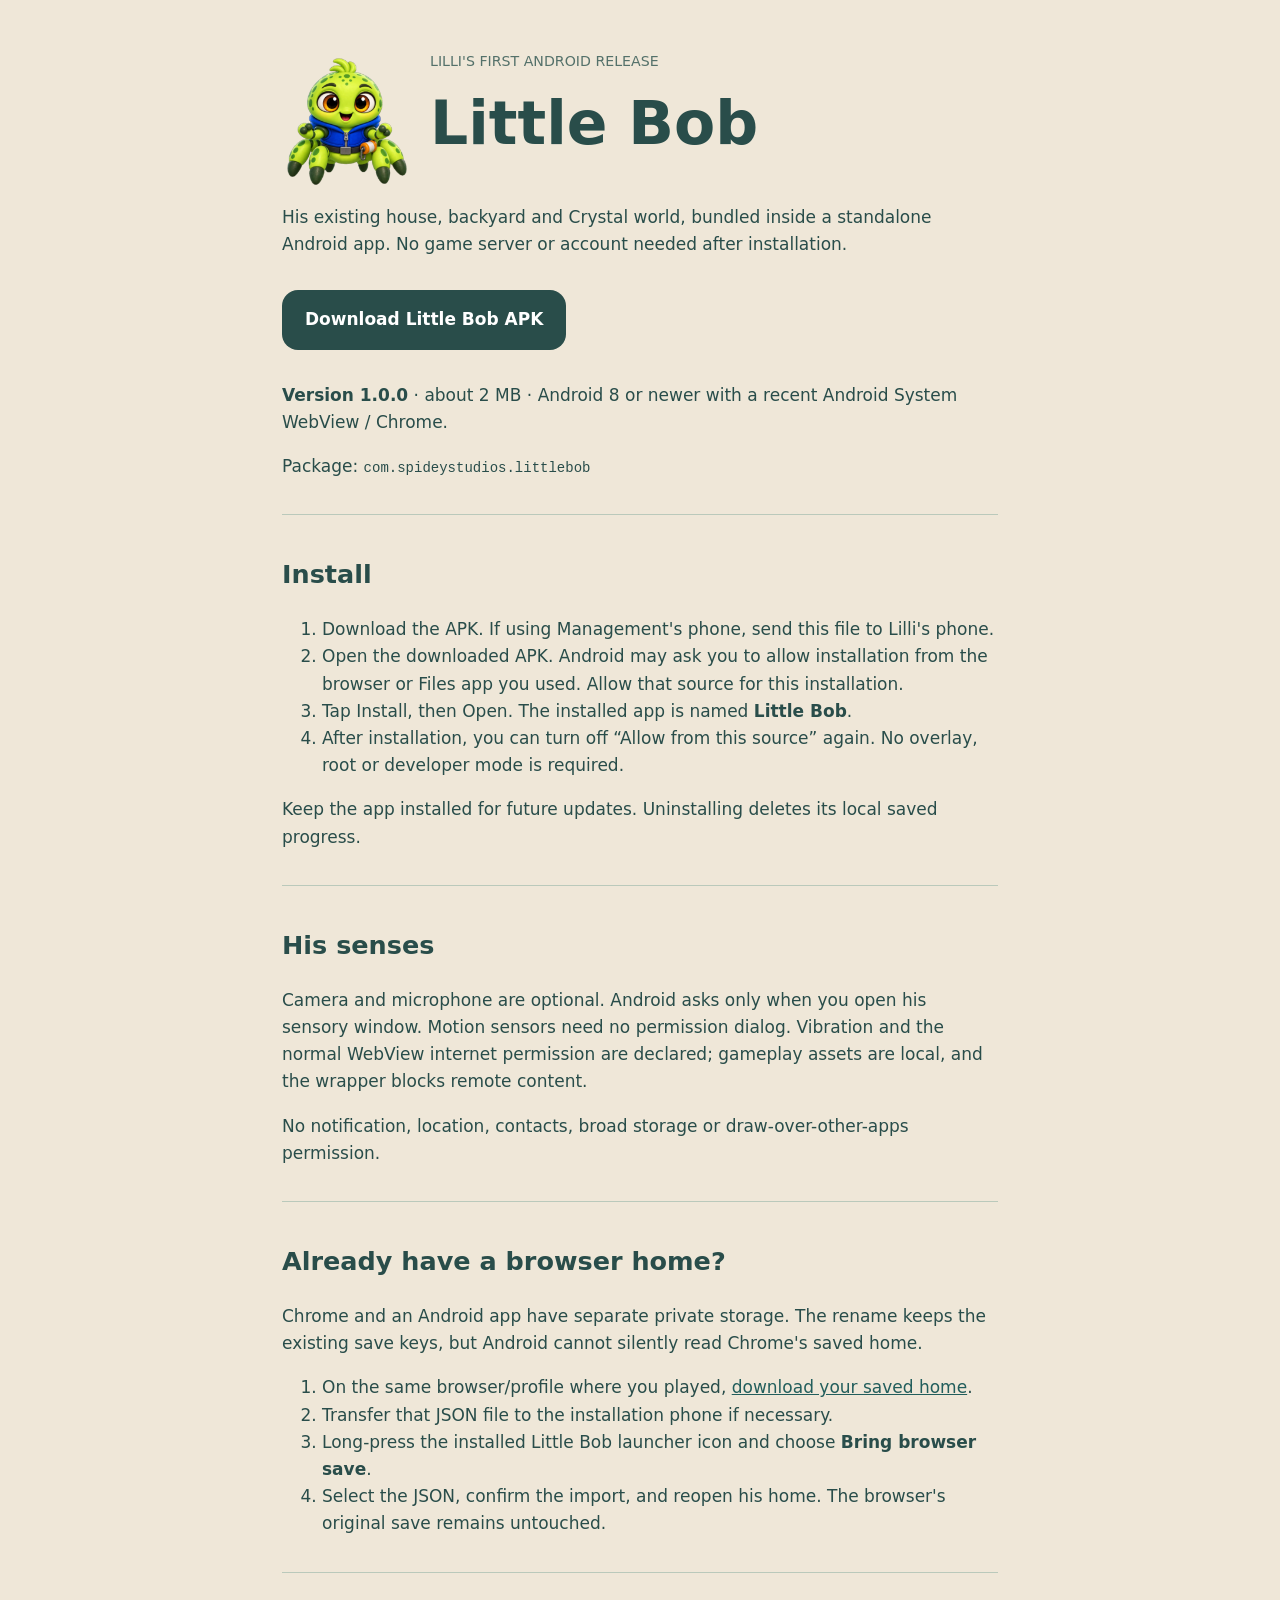
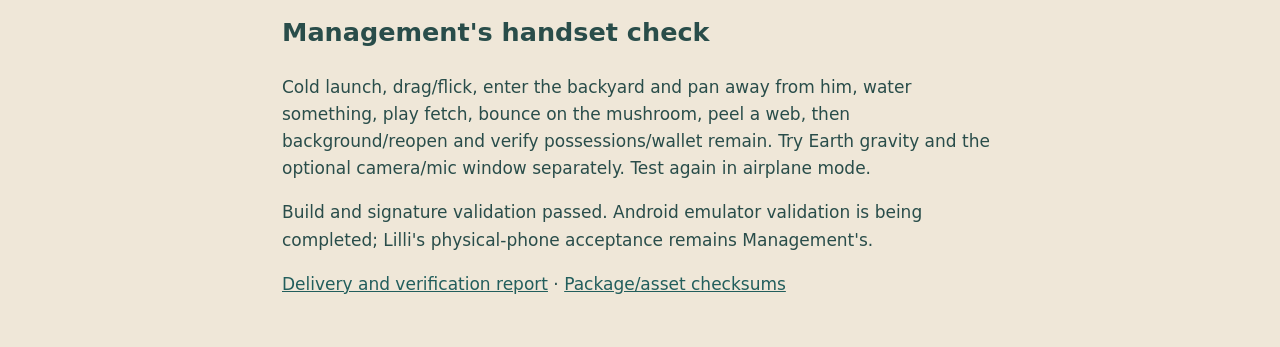
==== release/little-bob/index.html @ 10eb4290 "Package Sunburn XIII as standalone Little Bob Android release" ====
<!doctype html><html lang="en"><meta charset="utf-8"><meta name="viewport" content="width=device-width,initial-scale=1"><title>Little Bob · Android delivery</title><style>*{box-sizing:border-box}body{margin:0;background:#efe7d8;color:#294d4a;font:17px/1.6 system-ui,sans-serif}main{max-width:760px;margin:auto;padding:32px 22px}h1{font-size:clamp(38px,8vw,60px);line-height:1.1;margin:16px 0}.hero{display:flex;align-items:center;gap:18px}.hero img{width:130px;height:155px;object-fit:contain}a{color:#225e5c}.download{display:inline-block;background:#294d4a;color:#fff;padding:16px 23px;border-radius:16px;text-decoration:none;font-weight:700;margin:15px 0}section{margin-top:34px;border-top:1px solid #bac9bb;padding-top:18px}code{overflow-wrap:anywhere;font-size:14px}small{color:#54716a}</style><main><div class="hero"><img src="../../assets/hq/idle.png" alt="Little Bob"><div><small>LILLI'S FIRST ANDROID RELEASE</small><h1>Little Bob</h1></div></div><p>His existing house, backyard and Crystal world, bundled inside a standalone Android app. No game server or account needed after installation.</p><a class="download" href="little-bob-1.0.0.apk" download>Download Little Bob APK</a><p><strong>Version 1.0.0</strong> · about 2 MB · Android 8 or newer with a recent Android System WebView / Chrome.</p><p>Package: <code>com.spideystudios.littlebob</code></p><section><h2>Install</h2><ol><li>Download the APK. If using Management's phone, send this file to Lilli's phone.</li><li>Open the downloaded APK. Android may ask you to allow installation from the browser or Files app you used. Allow that source for this installation.</li><li>Tap Install, then Open. The installed app is named <strong>Little Bob</strong>.</li><li>After installation, you can turn off “Allow from this source” again. No overlay, root or developer mode is required.</li></ol><p>Keep the app installed for future updates. Uninstalling deletes its local saved progress.</p></section><section><h2>His senses</h2><p>Camera and microphone are optional. Android asks only when you open his sensory window. Motion sensors need no permission dialog. Vibration and the normal WebView internet permission are declared; gameplay assets are local, and the wrapper blocks remote content.</p><p>No notification, location, contacts, broad storage or draw-over-other-apps permission.</p></section><section><h2>Already have a browser home?</h2><p>Chrome and an Android app have separate private storage. The rename keeps the existing save keys, but Android cannot silently read Chrome's saved home.</p><ol><li>On the same browser/profile where you played, <a href="transfer.html">download your saved home</a>.</li><li>Transfer that JSON file to the installation phone if necessary.</li><li>Long-press the installed Little Bob launcher icon and choose <strong>Bring browser save</strong>.</li><li>Select the JSON, confirm the import, and reopen his home. The browser's original save remains untouched.</li></ol></section><section><h2>Management's handset check</h2><p>Cold launch, drag/flick, enter the backyard and pan away from him, water something, play fetch, bounce on the mushroom, peel a web, then background/reopen and verify possessions/wallet remain. Try Earth gravity and the optional camera/mic window separately. Test again in airplane mode.</p><p id="validation">Build and signature validation passed. Android emulator validation is being completed; Lilli's physical-phone acceptance remains Management's.</p><p><a href="report.md">Delivery and verification report</a> · <a href="build-evidence.json">Package/asset checksums</a></p></section></main></html>
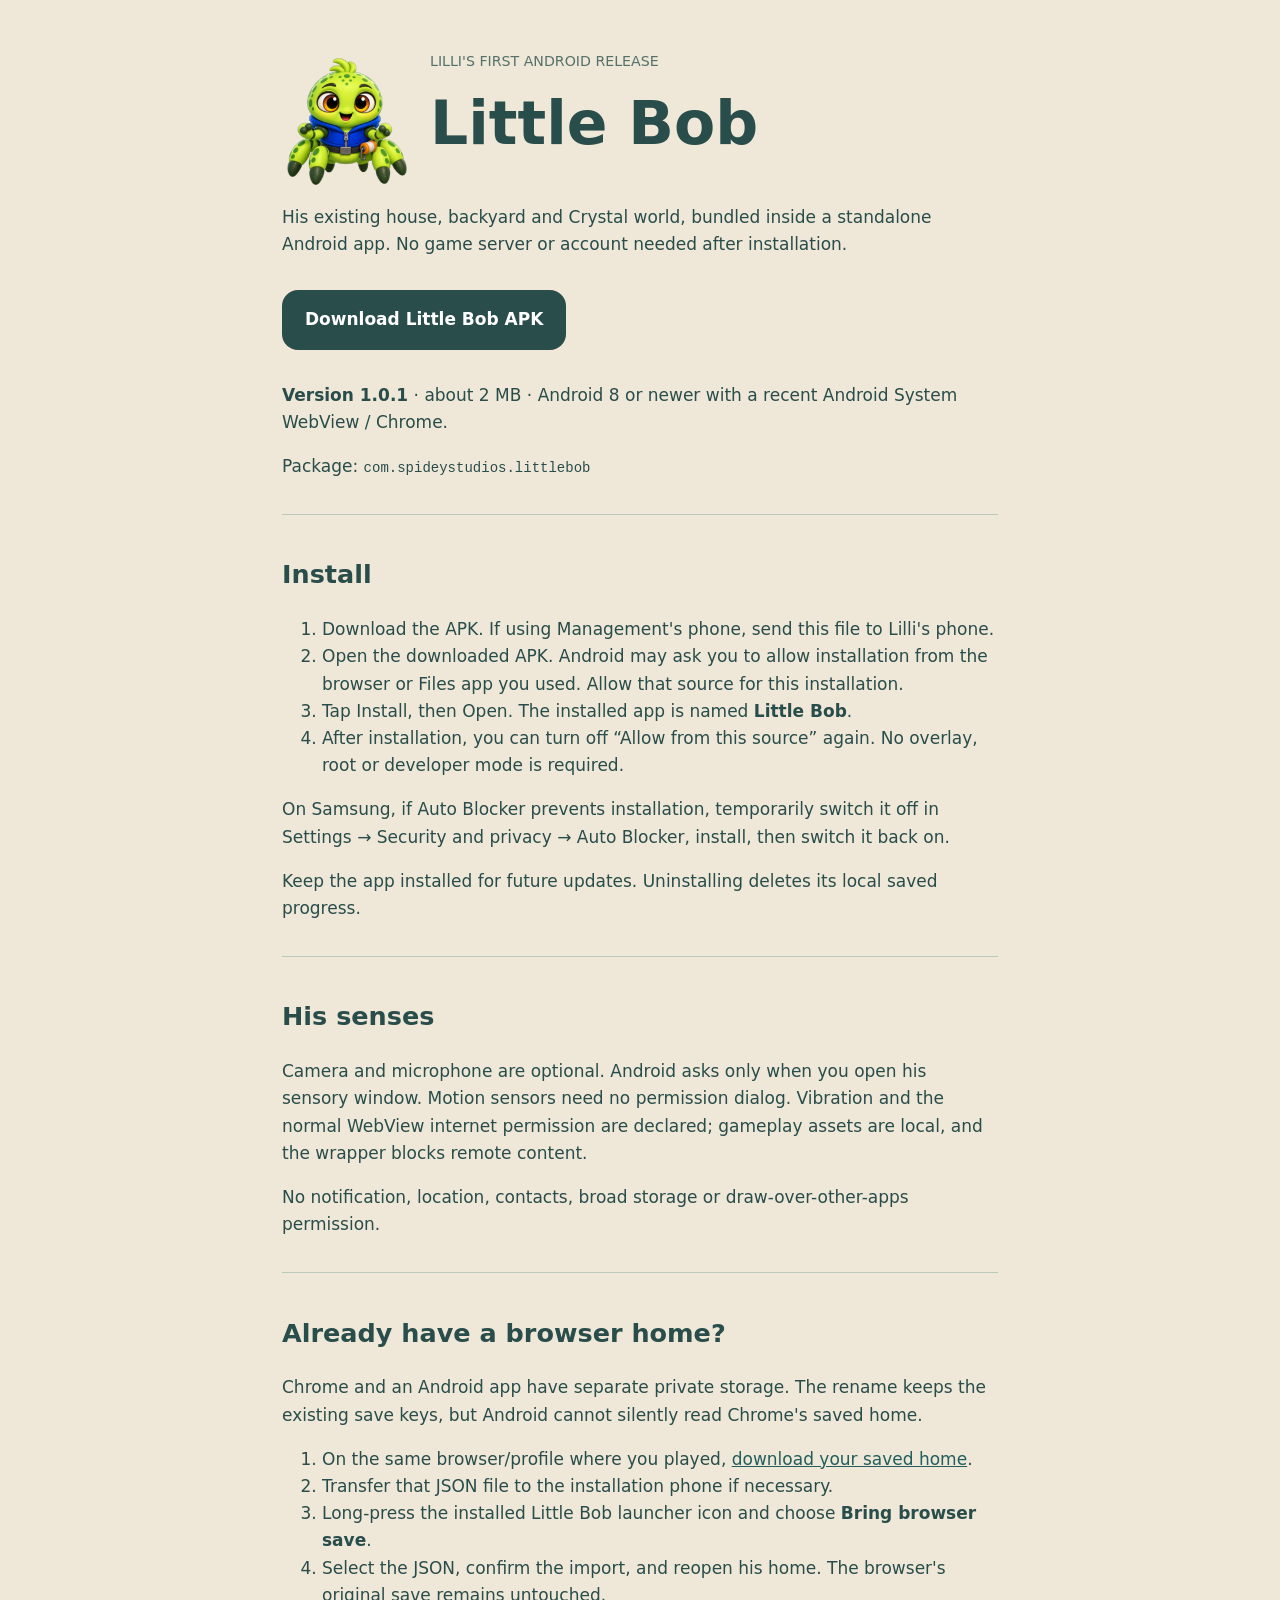
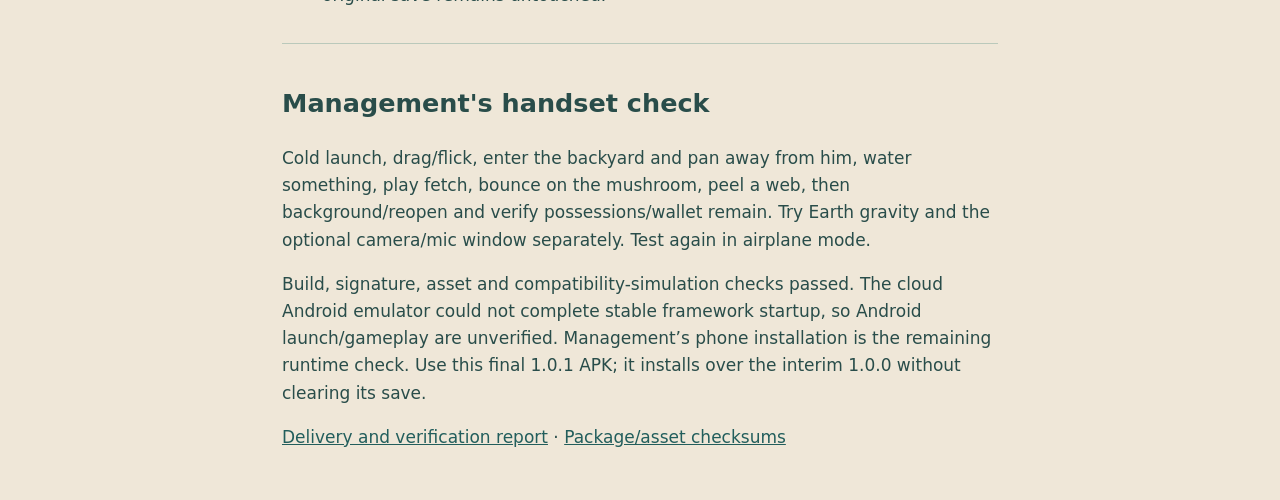
==== commit 545192c3: "Finalize Little Bob 1.0.1 sensor compatibility and delivery evidence" ====
--- a/release/little-bob/index.html
+++ b/release/little-bob/index.html
@@ -1 +1 @@
-<!doctype html><html lang="en"><meta charset="utf-8"><meta name="viewport" content="width=device-width,initial-scale=1"><title>Little Bob · Android delivery</title><style>*{box-sizing:border-box}body{margin:0;background:#efe7d8;color:#294d4a;font:17px/1.6 system-ui,sans-serif}main{max-width:760px;margin:auto;padding:32px 22px}h1{font-size:clamp(38px,8vw,60px);line-height:1.1;margin:16px 0}.hero{display:flex;align-items:center;gap:18px}.hero img{width:130px;height:155px;object-fit:contain}a{color:#225e5c}.download{display:inline-block;background:#294d4a;color:#fff;padding:16px 23px;border-radius:16px;text-decoration:none;font-weight:700;margin:15px 0}section{margin-top:34px;border-top:1px solid #bac9bb;padding-top:18px}code{overflow-wrap:anywhere;font-size:14px}small{color:#54716a}</style><main><div class="hero"><img src="../../assets/hq/idle.png" alt="Little Bob"><div><small>LILLI'S FIRST ANDROID RELEASE</small><h1>Little Bob</h1></div></div><p>His existing house, backyard and Crystal world, bundled inside a standalone Android app. No game server or account needed after installation.</p><a class="download" href="little-bob-1.0.0.apk" download>Download Little Bob APK</a><p><strong>Version 1.0.0</strong> · about 2 MB · Android 8 or newer with a recent Android System WebView / Chrome.</p><p>Package: <code>com.spideystudios.littlebob</code></p><section><h2>Install</h2><ol><li>Download the APK. If using Management's phone, send this file to Lilli's phone.</li><li>Open the downloaded APK. Android may ask you to allow installation from the browser or Files app you used. Allow that source for this installation.</li><li>Tap Install, then Open. The installed app is named <strong>Little Bob</strong>.</li><li>After installation, you can turn off “Allow from this source” again. No overlay, root or developer mode is required.</li></ol><p>Keep the app installed for future updates. Uninstalling deletes its local saved progress.</p></section><section><h2>His senses</h2><p>Camera and microphone are optional. Android asks only when you open his sensory window. Motion sensors need no permission dialog. Vibration and the normal WebView internet permission are declared; gameplay assets are local, and the wrapper blocks remote content.</p><p>No notification, location, contacts, broad storage or draw-over-other-apps permission.</p></section><section><h2>Already have a browser home?</h2><p>Chrome and an Android app have separate private storage. The rename keeps the existing save keys, but Android cannot silently read Chrome's saved home.</p><ol><li>On the same browser/profile where you played, <a href="transfer.html">download your saved home</a>.</li><li>Transfer that JSON file to the installation phone if necessary.</li><li>Long-press the installed Little Bob launcher icon and choose <strong>Bring browser save</strong>.</li><li>Select the JSON, confirm the import, and reopen his home. The browser's original save remains untouched.</li></ol></section><section><h2>Management's handset check</h2><p>Cold launch, drag/flick, enter the backyard and pan away from him, water something, play fetch, bounce on the mushroom, peel a web, then background/reopen and verify possessions/wallet remain. Try Earth gravity and the optional camera/mic window separately. Test again in airplane mode.</p><p id="validation">Build and signature validation passed. Android emulator validation is being completed; Lilli's physical-phone acceptance remains Management's.</p><p><a href="report.md">Delivery and verification report</a> · <a href="build-evidence.json">Package/asset checksums</a></p></section></main></html>
+<!doctype html><html lang="en"><meta charset="utf-8"><meta name="viewport" content="width=device-width,initial-scale=1"><title>Little Bob · Android delivery</title><style>*{box-sizing:border-box}body{margin:0;background:#efe7d8;color:#294d4a;font:17px/1.6 system-ui,sans-serif}main{max-width:760px;margin:auto;padding:32px 22px}h1{font-size:clamp(38px,8vw,60px);line-height:1.1;margin:16px 0}.hero{display:flex;align-items:center;gap:18px}.hero img{width:130px;height:155px;object-fit:contain}a{color:#225e5c}.download{display:inline-block;background:#294d4a;color:#fff;padding:16px 23px;border-radius:16px;text-decoration:none;font-weight:700;margin:15px 0}section{margin-top:34px;border-top:1px solid #bac9bb;padding-top:18px}code{overflow-wrap:anywhere;font-size:14px}small{color:#54716a}</style><main><div class="hero"><img src="../../assets/hq/idle.png" alt="Little Bob"><div><small>LILLI'S FIRST ANDROID RELEASE</small><h1>Little Bob</h1></div></div><p>His existing house, backyard and Crystal world, bundled inside a standalone Android app. No game server or account needed after installation.</p><a class="download" href="little-bob-1.0.1.apk" download>Download Little Bob APK</a><p><strong>Version 1.0.1</strong> · about 2 MB · Android 8 or newer with a recent Android System WebView / Chrome.</p><p>Package: <code>com.spideystudios.littlebob</code></p><section><h2>Install</h2><ol><li>Download the APK. If using Management's phone, send this file to Lilli's phone.</li><li>Open the downloaded APK. Android may ask you to allow installation from the browser or Files app you used. Allow that source for this installation.</li><li>Tap Install, then Open. The installed app is named <strong>Little Bob</strong>.</li><li>After installation, you can turn off “Allow from this source” again. No overlay, root or developer mode is required.</li></ol><p>On Samsung, if Auto Blocker prevents installation, temporarily switch it off in Settings → Security and privacy → Auto Blocker, install, then switch it back on.</p><p>Keep the app installed for future updates. Uninstalling deletes its local saved progress.</p></section><section><h2>His senses</h2><p>Camera and microphone are optional. Android asks only when you open his sensory window. Motion sensors need no permission dialog. Vibration and the normal WebView internet permission are declared; gameplay assets are local, and the wrapper blocks remote content.</p><p>No notification, location, contacts, broad storage or draw-over-other-apps permission.</p></section><section><h2>Already have a browser home?</h2><p>Chrome and an Android app have separate private storage. The rename keeps the existing save keys, but Android cannot silently read Chrome's saved home.</p><ol><li>On the same browser/profile where you played, <a href="transfer.html">download your saved home</a>.</li><li>Transfer that JSON file to the installation phone if necessary.</li><li>Long-press the installed Little Bob launcher icon and choose <strong>Bring browser save</strong>.</li><li>Select the JSON, confirm the import, and reopen his home. The browser's original save remains untouched.</li></ol></section><section><h2>Management's handset check</h2><p>Cold launch, drag/flick, enter the backyard and pan away from him, water something, play fetch, bounce on the mushroom, peel a web, then background/reopen and verify possessions/wallet remain. Try Earth gravity and the optional camera/mic window separately. Test again in airplane mode.</p><p id="validation">Build, signature, asset and compatibility-simulation checks passed. The cloud Android emulator could not complete stable framework startup, so Android launch/gameplay are unverified. Management’s phone installation is the remaining runtime check. Use this final 1.0.1 APK; it installs over the interim 1.0.0 without clearing its save.</p><p><a href="report.md">Delivery and verification report</a> · <a href="build-evidence.json">Package/asset checksums</a></p></section></main></html>
